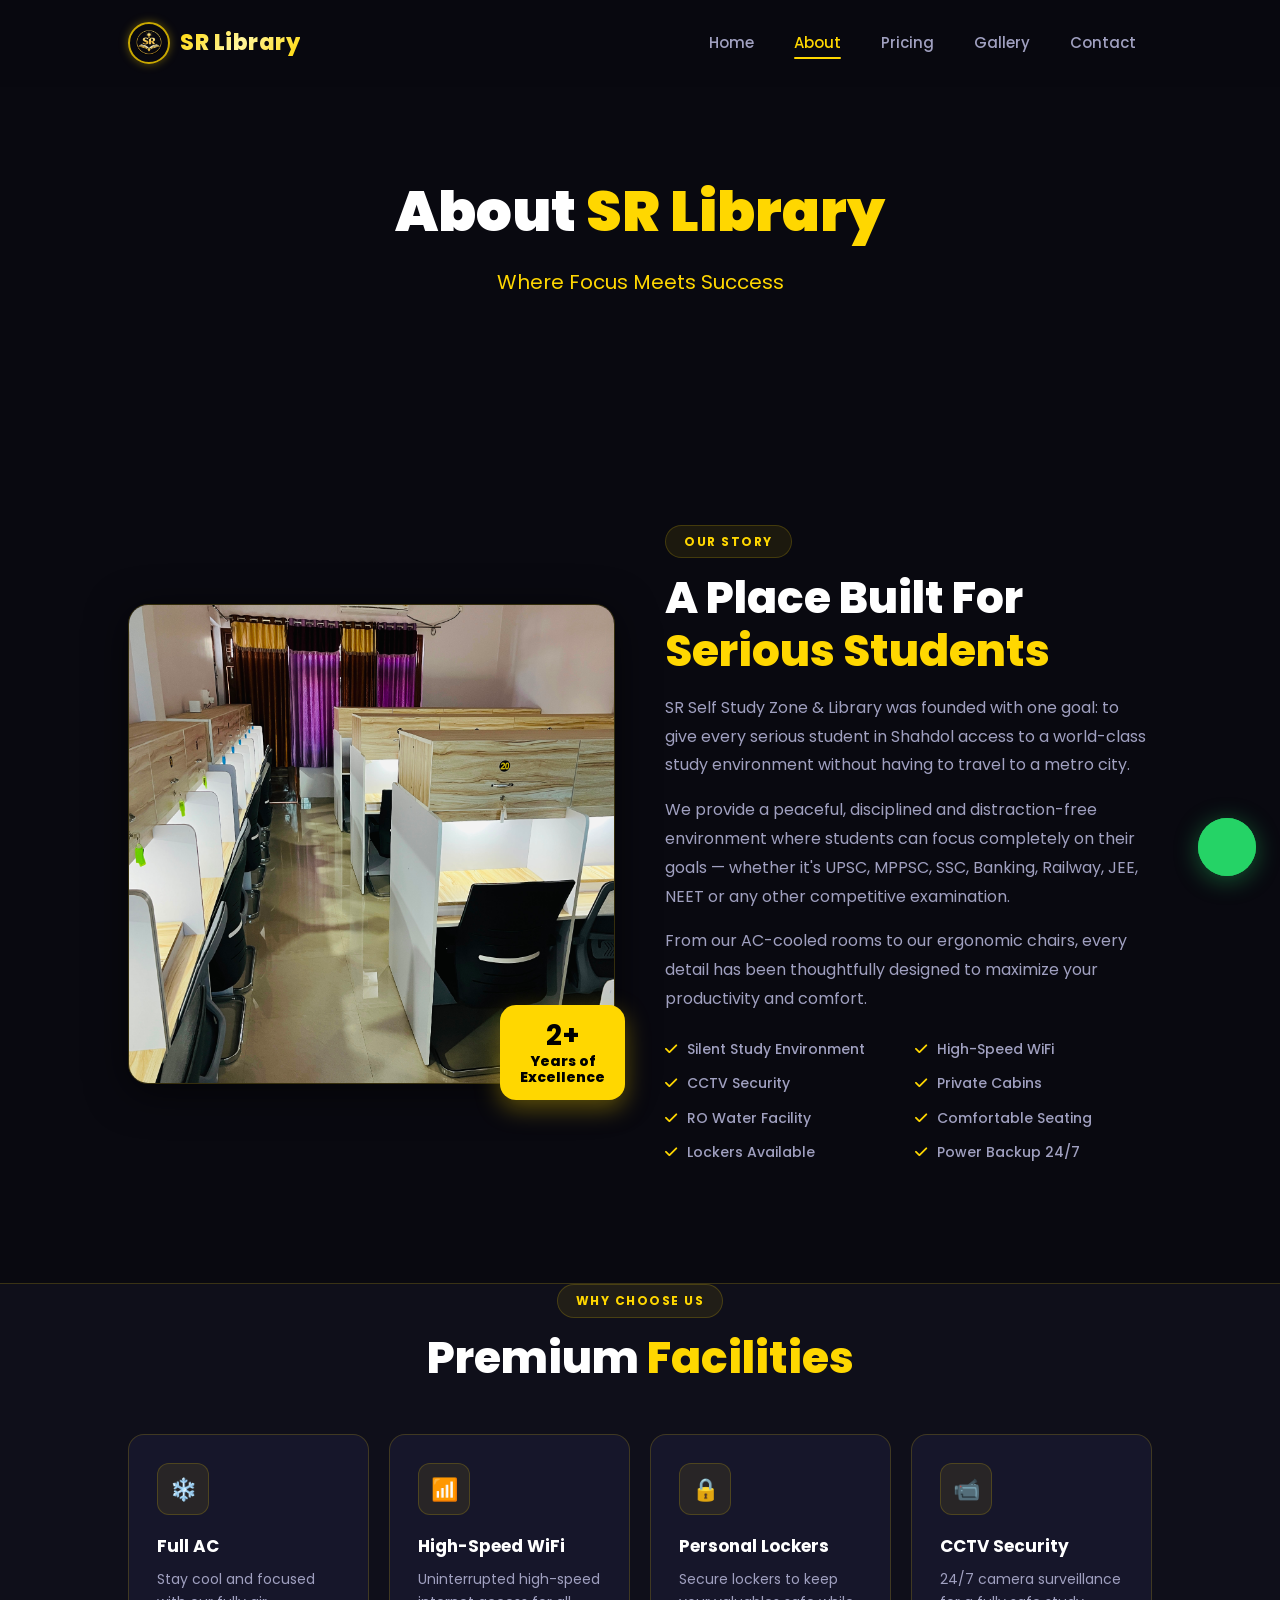
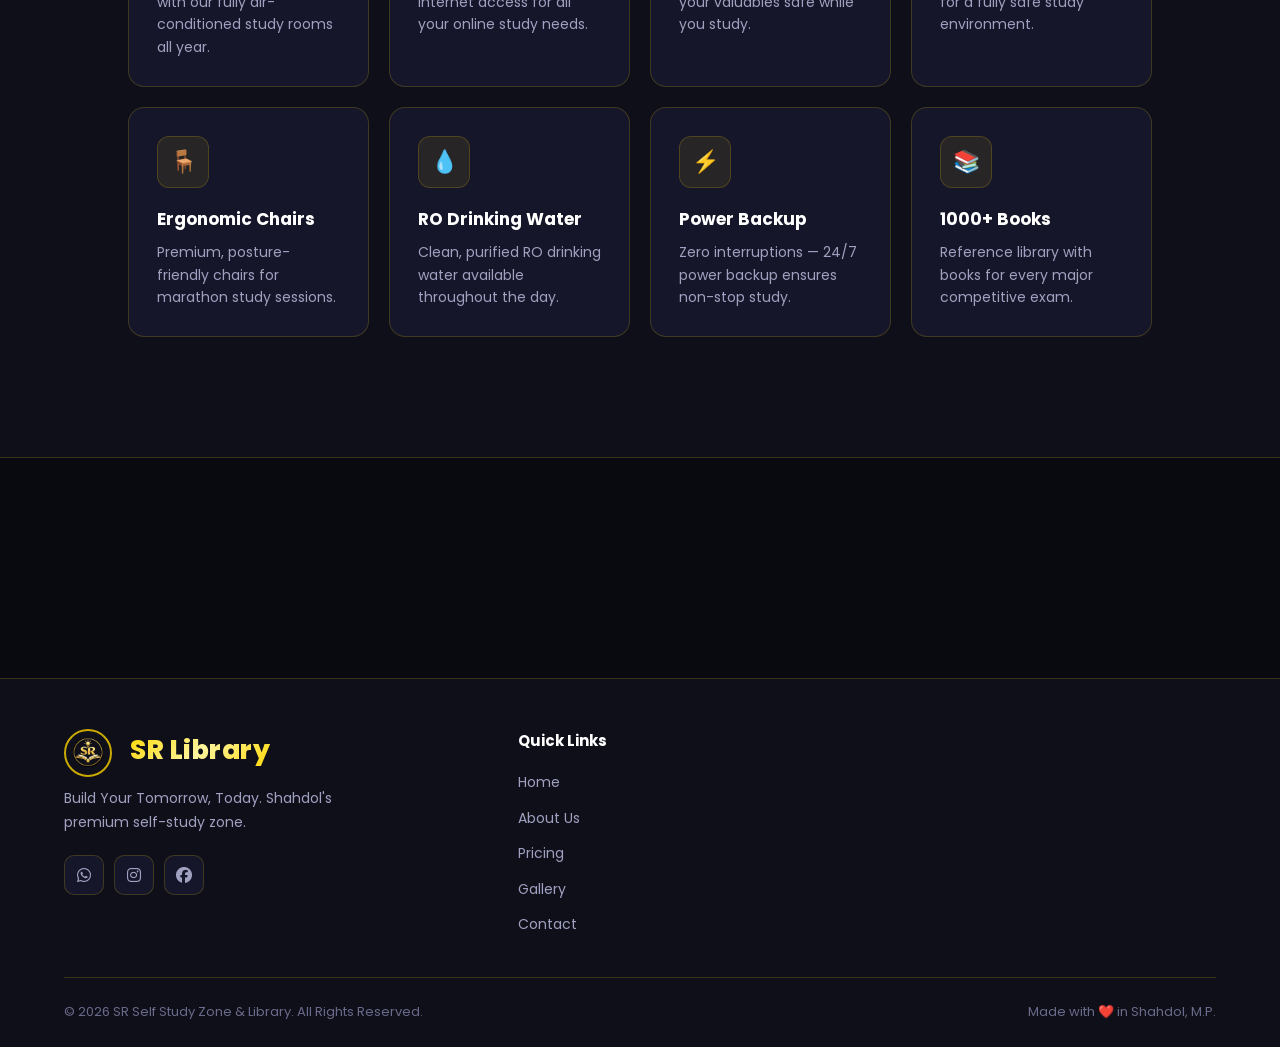
==== about.html @ 50613261 "Initial commit" ====
<!DOCTYPE html>
<html lang="en">
<head>
    <meta charset="UTF-8">
    <meta name="viewport" content="width=device-width, initial-scale=1.0">
    <meta name="description" content="About SR Self Study Zone & Library — Where focus meets success. Learn about our mission and environment.">
    <title>About Us | SR Self Study Zone & Library</title>
    <link rel="icon" href="images/favicon.jpg">
    <link rel="stylesheet" href="style.css">
    <link href="https://fonts.googleapis.com/css2?family=Poppins:wght@300;400;500;600;700;800;900&display=swap" rel="stylesheet">
    <link rel="stylesheet" href="https://cdnjs.cloudflare.com/ajax/libs/font-awesome/6.5.1/css/all.min.css">
</head>
<body>

<a href="https://wa.me/918103485288" class="whatsapp" target="_blank" aria-label="WhatsApp">
    <div class="whatsapp-pulse"></div>
    <i class="fa-brands fa-whatsapp"></i>
</a>
<button class="back-to-top" id="backTop"><i class="fa-solid fa-chevron-up"></i></button>

<!-- Mobile Menu -->
<div class="mobile-menu" id="mobileMenu">
    <button class="menu-close"><i class="fa-solid fa-xmark"></i></button>
    <a href="index.html">Home</a>
    <a href="about.html" aria-current="page">About</a>
    <a href="pricing.html">Pricing</a>
    <a href="gallery.html">Gallery</a>
    <a href="contact.html">Contact</a>
</div>

<!-- Navbar -->
<nav class="navbar" id="navbar">
    <a href="index.html" class="logo-link">
        <img src="images/logo.jpg" alt="SR Library Logo" class="nav-logo-img">
        <span class="logo">SR Library</span>
    </a>
    <div class="nav-links">
        <a href="index.html">Home</a>
        <a href="about.html" aria-current="page">About</a>
        <a href="pricing.html">Pricing</a>
        <a href="gallery.html">Gallery</a>
        <a href="contact.html">Contact</a>
    </div>
    <button class="hamburger"><span></span><span></span><span></span></button>
</nav>

<!-- Page Hero -->
<div class="page-hero">
    <h1>About <span style="color:var(--gold)">SR Library</span></h1>
    <p>Where Focus Meets Success</p>
</div>

<!-- About Full Section -->
<section class="section">
    <div class="about-grid">
        <div class="about-image-wrap reveal-left">
            <img src="images/gallery1.jpeg" alt="SR Library Interior">
            <div class="about-badge">
                <strong>2+</strong>
                Years of<br>Excellence
            </div>
        </div>
        <div class="about-text reveal-right">
            <span class="section-label">Our Story</span>
            <h2 class="section-title">A Place Built For <span>Serious Students</span></h2>
            <p>SR Self Study Zone &amp; Library was founded with one goal: to give every serious student in Shahdol access to a world-class study environment without having to travel to a metro city.</p>
            <p>We provide a peaceful, disciplined and distraction-free environment where students can focus completely on their goals — whether it's UPSC, MPPSC, SSC, Banking, Railway, JEE, NEET or any other competitive examination.</p>
            <p>From our AC-cooled rooms to our ergonomic chairs, every detail has been thoughtfully designed to maximize your productivity and comfort.</p>
            <ul class="about-checklist">
                <li><i class="fa-solid fa-check"></i> Silent Study Environment</li>
                <li><i class="fa-solid fa-check"></i> High-Speed WiFi</li>
                <li><i class="fa-solid fa-check"></i> CCTV Security</li>
                <li><i class="fa-solid fa-check"></i> Private Cabins</li>
                <li><i class="fa-solid fa-check"></i> RO Water Facility</li>
                <li><i class="fa-solid fa-check"></i> Comfortable Seating</li>
                <li><i class="fa-solid fa-check"></i> Lockers Available</li>
                <li><i class="fa-solid fa-check"></i> Power Backup 24/7</li>
            </ul>
        </div>
    </div>
</section>

<!-- Features Grid -->
<section class="section" style="padding-top:0;background:var(--bg2);border-top:1px solid var(--border);border-bottom:1px solid var(--border)">
    <div class="section-header reveal">
        <span class="section-label">Why Choose Us</span>
        <h2 class="section-title">Premium <span>Facilities</span></h2>
    </div>
    <div class="features-grid">
        <div class="feature-card reveal"><div class="feature-icon">❄️</div><h3>Full AC</h3><p>Stay cool and focused with our fully air-conditioned study rooms all year.</p></div>
        <div class="feature-card reveal"><div class="feature-icon">📶</div><h3>High-Speed WiFi</h3><p>Uninterrupted high-speed internet access for all your online study needs.</p></div>
        <div class="feature-card reveal"><div class="feature-icon">🔒</div><h3>Personal Lockers</h3><p>Secure lockers to keep your valuables safe while you study.</p></div>
        <div class="feature-card reveal"><div class="feature-icon">📹</div><h3>CCTV Security</h3><p>24/7 camera surveillance for a fully safe study environment.</p></div>
        <div class="feature-card reveal"><div class="feature-icon">🪑</div><h3>Ergonomic Chairs</h3><p>Premium, posture-friendly chairs for marathon study sessions.</p></div>
        <div class="feature-card reveal"><div class="feature-icon">💧</div><h3>RO Drinking Water</h3><p>Clean, purified RO drinking water available throughout the day.</p></div>
        <div class="feature-card reveal"><div class="feature-icon">⚡</div><h3>Power Backup</h3><p>Zero interruptions — 24/7 power backup ensures non-stop study.</p></div>
        <div class="feature-card reveal"><div class="feature-icon">📚</div><h3>1000+ Books</h3><p>Reference library with books for every major competitive exam.</p></div>
    </div>
</section>

<!-- CTA -->
<section class="cta-banner reveal">
    <div class="cta-banner-content">
        <img src="images/logo.jpg" alt="SR Library Logo" class="cta-logo">
        <div class="cta-text">
            <h2>Ready to Join <span>SR Library?</span></h2>
            <p>Be part of Shahdol's most focused student community. Start your success story today.</p>
        </div>
        <div class="cta-actions">
            <a href="https://forms.gle/3rvWAvUfRWfmUg8c7" target="_blank" class="btn-primary">
                <i class="fa-solid fa-pen-to-square"></i> Register Now
            </a>
            <a href="contact.html" class="btn-secondary">
                <i class="fa-solid fa-phone"></i> Contact Us
            </a>
        </div>
    </div>
</section>

<!-- Footer -->
<footer class="footer">
    <div class="footer-grid">
        <div class="footer-brand">
            <a href="index.html" class="logo-link">
                <img src="images/logo.jpg" alt="SR Library Logo" class="footer-logo-img">
                <div class="logo" style="display:inline-block">SR Library</div>
            </a>
            <p>Build Your Tomorrow, Today. Shahdol's premium self-study zone.</p>
            <div class="footer-social">
                <a href="https://wa.me/918103485288" class="social-btn" target="_blank"><i class="fa-brands fa-whatsapp"></i></a>
                <a href="#" class="social-btn"><i class="fa-brands fa-instagram"></i></a>
                <a href="#" class="social-btn"><i class="fa-brands fa-facebook"></i></a>
            </div>
        </div>
        <div class="footer-col">
            <h4>Quick Links</h4>
            <ul>
                <li><a href="index.html">Home</a></li>
                <li><a href="about.html">About Us</a></li>
                <li><a href="pricing.html">Pricing</a></li>
                <li><a href="gallery.html">Gallery</a></li>
                <li><a href="contact.html">Contact</a></li>
            </ul>
        </div>
    </div>
    <div class="footer-bottom">
        <span>© 2026 SR Self Study Zone &amp; Library. All Rights Reserved.</span>
        <span>Made with ❤️ in Shahdol, M.P.</span>
    </div>
</footer>

<script src="mobile.js"></script>
</body>
</html>
---- style.css ----
/* ============================================================
   SR LIBRARY — PREMIUM REDESIGN | MOBILE-FIRST CSS
   ============================================================ */

/* Google Font */
@import url('https://fonts.googleapis.com/css2?family=Poppins:wght@300;400;500;600;700;800;900&display=swap');

/* ── Variables ── */
:root {
    --gold:        #FFD700;
    --gold-dim:    #c9a800;
    --gold-glow:   rgba(255, 215, 0, 0.35);
    --gold-glow2:  rgba(255, 215, 0, 0.08);
    --bg:          #090910;
    --bg2:         #0f0f1a;
    --bg3:         #13131f;
    --card:        #16162a;
    --card2:       #1c1c30;
    --border:      rgba(255, 215, 0, 0.18);
    --text:        #ffffff;
    --text-muted:  #a0a0c0;
    --text-dim:    #6a6a8a;
    --radius:      16px;
    --shadow:      0 8px 40px rgba(0, 0, 0, 0.6);
}

/* ── Reset ── */
*, *::before, *::after {
    margin: 0; padding: 0;
    box-sizing: border-box;
}

html { scroll-behavior: smooth; }

body {
    font-family: 'Poppins', sans-serif;
    background: var(--bg);
    color: var(--text);
    overflow-x: hidden;
    line-height: 1.6;
}

img { display: block; width: 100%; }
a  { text-decoration: none; color: inherit; }
ul { list-style: none; }

/* ── Scrollbar ── */
::-webkit-scrollbar { width: 6px; }
::-webkit-scrollbar-track { background: var(--bg2); }
::-webkit-scrollbar-thumb { background: var(--gold-dim); border-radius: 99px; }

/* ============================================================
   NAVBAR
   ============================================================ */
.navbar {
    position: fixed; top: 0; left: 0; right: 0;
    z-index: 1000;
    display: flex;
    align-items: center;
    justify-content: space-between;
    padding: 18px 5%;
    background: rgba(9, 9, 16, 0.7);
    backdrop-filter: blur(18px);
    -webkit-backdrop-filter: blur(18px);
    border-bottom: 1px solid transparent;
    transition: border-color .4s, background .4s;
}
.navbar.scrolled {
    background: rgba(9, 9, 16, 0.95);
    border-bottom-color: var(--border);
}

/* Logo link wrapper in navbar */
.logo-link {
    display: flex; align-items: center; gap: 10px;
    text-decoration: none;
    flex-shrink: 0;
}
.nav-logo-img {
    width: 42px; height: 42px;
    border-radius: 50%;
    object-fit: cover;
    border: 2px solid var(--gold-dim);
    box-shadow: 0 0 10px var(--gold-glow);
    transition: transform .3s, box-shadow .3s;
    flex-shrink: 0;
}
.logo-link:hover .nav-logo-img {
    transform: scale(1.08);
    box-shadow: 0 0 20px var(--gold-glow);
}

.logo {
    font-size: 22px; font-weight: 800;
    letter-spacing: .5px;
    background: linear-gradient(135deg, var(--gold), #fff59d, var(--gold));
    -webkit-background-clip: text;
    -webkit-text-fill-color: transparent;
    background-clip: text;
    flex-shrink: 0;
}

/* Desktop nav */
.nav-links {
    display: none;
    gap: 8px;
}
.nav-links a {
    padding: 8px 16px;
    border-radius: 8px;
    font-size: 15px; font-weight: 500;
    color: var(--text-muted);
    transition: color .3s, background .3s;
    position: relative;
}
.nav-links a::after {
    content: '';
    position: absolute; bottom: 4px; left: 50%; right: 50%;
    height: 2px; background: var(--gold);
    transition: left .3s, right .3s;
    border-radius: 2px;
}
.nav-links a:hover,
.nav-links a[aria-current="page"] {
    color: var(--gold);
}
.nav-links a[aria-current="page"]::after,
.nav-links a:hover::after {
    left: 16px; right: 16px;
}

/* Hamburger */
.hamburger {
    display: flex; flex-direction: column;
    gap: 5px; padding: 8px;
    background: none; border: none; cursor: pointer;
    z-index: 1100;
}
.hamburger span {
    display: block; width: 24px; height: 2px;
    background: var(--gold); border-radius: 2px;
    transition: transform .35s, opacity .35s;
}
.hamburger.active span:nth-child(1) { transform: rotate(45deg) translate(5px, 5px); }
.hamburger.active span:nth-child(2) { opacity: 0; transform: scaleX(0); }
.hamburger.active span:nth-child(3) { transform: rotate(-45deg) translate(5px, -5px); }

/* Mobile menu */
.mobile-menu {
    position: fixed;
    top: 0; left: 0; right: 0;
    height: 100vh;
    background: rgba(9, 9, 16, 0.97);
    backdrop-filter: blur(24px);
    display: flex; flex-direction: column;
    align-items: center; justify-content: center;
    gap: 16px;
    z-index: 1050;
    transform: translateX(100%);
    transition: transform .4s cubic-bezier(.77,0,.175,1);
}
.mobile-menu.active { transform: translateX(0); }
.mobile-menu a {
    font-size: 28px; font-weight: 700;
    color: var(--text-muted); padding: 12px 40px;
    border-radius: var(--radius);
    transition: color .3s, background .3s;
}
.mobile-menu a:hover,
.mobile-menu a[aria-current="page"] {
    color: var(--gold);
    background: var(--gold-glow2);
}
.mobile-menu .menu-close {
    position: absolute; top: 20px; right: 24px;
    font-size: 32px; color: var(--gold);
    background: none; border: none; cursor: pointer;
    line-height: 1;
}

/* ============================================================
   HERO
   ============================================================ */
.hero {
    position: relative;
    min-height: 100vh;
    display: flex; align-items: center; justify-content: center;
    text-align: center;
    overflow: hidden;
    padding: 100px 5% 60px;
}

.hero-bg {
    position: absolute; inset: 0;
    background: url('images/hero.jpeg') center/cover no-repeat;
    transform: scale(1.1);
    transition: transform 8s ease;
    filter: brightness(.4);
}
.hero:hover .hero-bg { transform: scale(1); }

.hero-overlay {
    position: absolute; inset: 0;
    background: linear-gradient(
        to bottom,
        rgba(9,9,16,.2) 0%,
        rgba(9,9,16,.5) 60%,
        rgba(9,9,16,1) 100%
    );
}

/* Floating particles */
.particles { position: absolute; inset: 0; pointer-events: none; }
.particle {
    position: absolute;
    border-radius: 50%;
    background: var(--gold);
    opacity: 0;
    animation: floatUp var(--dur, 6s) var(--delay, 0s) infinite ease-in;
}
@keyframes floatUp {
    0%   { transform: translateY(0) scale(1); opacity: .6; }
    100% { transform: translateY(-80vh) scale(0.3); opacity: 0; }
}

.hero-content {
    position: relative; z-index: 2;
    max-width: 880px;
}

/* Hero Logo */
.hero-logo-wrap {
    margin-bottom: 24px;
    animation: fadeInDown .7s ease both;
}
.hero-logo {
    width: 120px; height: 120px;
    border-radius: 50%;
    object-fit: cover;
    border: 3px solid var(--gold);
    box-shadow: 0 0 40px var(--gold-glow), 0 0 80px rgba(255,215,0,.15);
    margin: 0 auto;
    animation: logoPulse 3s ease-in-out infinite;
}
@keyframes logoPulse {
    0%, 100% { box-shadow: 0 0 30px var(--gold-glow); }
    50% { box-shadow: 0 0 60px var(--gold-glow), 0 0 100px rgba(255,215,0,.2); }
}

.hero-badge {
    display: inline-flex; align-items: center; gap: 8px;
    background: var(--gold-glow2);
    border: 1px solid var(--border);
    border-radius: 99px;
    padding: 8px 20px; margin-bottom: 28px;
    font-size: 13px; font-weight: 600; color: var(--gold);
    letter-spacing: .5px;
    animation: fadeInDown .7s ease forwards;
}
.hero-badge i { font-size: 14px; }

.hero h1 {
    font-size: clamp(32px, 7vw, 72px);
    font-weight: 900;
    line-height: 1.1;
    margin-bottom: 20px;
    animation: fadeInUp .8s .2s ease both;
}
.hero h1 .highlight {
    background: linear-gradient(135deg, var(--gold), #fff176, var(--gold));
    -webkit-background-clip: text; -webkit-text-fill-color: transparent;
    background-clip: text;
}

.hero-tagline {
    font-size: clamp(16px, 3vw, 22px);
    color: var(--text-muted); margin-bottom: 14px;
    animation: fadeInUp .8s .35s ease both;
}

.typing-wrapper {
    font-size: clamp(15px, 2.5vw, 18px);
    color: var(--gold); font-weight: 600;
    margin-bottom: 36px;
    min-height: 28px;
    animation: fadeInUp .8s .45s ease both;
}
.typing-cursor { animation: blink .7s infinite; }
@keyframes blink { 0%,100%{opacity:1} 50%{opacity:0} }

.hero-actions {
    display: flex; flex-wrap: wrap; gap: 16px;
    justify-content: center; margin-bottom: 50px;
    animation: fadeInUp .8s .55s ease both;
}

.btn-primary {
    display: inline-flex; align-items: center; gap: 10px;
    padding: 16px 36px; border-radius: 99px;
    background: linear-gradient(135deg, var(--gold), var(--gold-dim));
    color: #000; font-weight: 700; font-size: 16px;
    box-shadow: 0 4px 24px var(--gold-glow);
    transition: transform .3s, box-shadow .3s;
}
.btn-primary:hover {
    transform: translateY(-4px);
    box-shadow: 0 8px 36px var(--gold-glow);
}

.btn-secondary {
    display: inline-flex; align-items: center; gap: 10px;
    padding: 16px 36px; border-radius: 99px;
    border: 2px solid var(--border);
    color: var(--text); font-weight: 600; font-size: 16px;
    backdrop-filter: blur(10px);
    transition: border-color .3s, color .3s, background .3s;
}
.btn-secondary:hover {
    border-color: var(--gold); color: var(--gold);
    background: var(--gold-glow2);
}

.hero-pills {
    display: flex; flex-wrap: wrap; gap: 12px;
    justify-content: center;
    animation: fadeInUp .8s .65s ease both;
}
.hero-pills span {
    background: rgba(255,255,255,.07);
    border: 1px solid rgba(255,255,255,.12);
    backdrop-filter: blur(10px);
    padding: 8px 18px; border-radius: 99px;
    font-size: 13px; font-weight: 500; color: #ddd;
}

/* scroll indicator */
.scroll-indicator {
    position: absolute; bottom: 30px; left: 50%;
    transform: translateX(-50%);
    display: flex; flex-direction: column; align-items: center; gap: 6px;
    font-size: 12px; color: var(--text-dim); z-index: 2;
    animation: fadeIn 1s 1s ease both;
}
.scroll-line {
    width: 1px; height: 48px;
    background: linear-gradient(to bottom, var(--gold), transparent);
    animation: scrollPulse 1.5s infinite;
}
@keyframes scrollPulse {
    0%,100% { transform: scaleY(1); opacity: 1; }
    50% { transform: scaleY(.5); opacity: .4; }
}

/* ============================================================
   SECTION COMMONS
   ============================================================ */
.section { padding: 80px 5%; }
.section-header { text-align: center; margin-bottom: 50px; }
.section-label {
    display: inline-block;
    background: var(--gold-glow2); border: 1px solid var(--border);
    border-radius: 99px; padding: 6px 18px;
    font-size: 12px; font-weight: 700; color: var(--gold);
    letter-spacing: 1.5px; text-transform: uppercase;
    margin-bottom: 14px;
}
.section-title {
    font-size: clamp(26px, 5vw, 44px);
    font-weight: 800; line-height: 1.2;
}
.section-title span { color: var(--gold); }
.section-sub {
    margin-top: 12px; font-size: 16px; color: var(--text-muted);
    max-width: 600px; margin-left: auto; margin-right: auto;
}

/* Reveal on scroll */
.reveal {
    opacity: 0; transform: translateY(40px);
    transition: opacity .7s ease, transform .7s ease;
}
.reveal.visible { opacity: 1; transform: none; }
.reveal-left {
    opacity: 0; transform: translateX(-40px);
    transition: opacity .7s ease, transform .7s ease;
}
.reveal-left.visible { opacity: 1; transform: none; }
.reveal-right {
    opacity: 0; transform: translateX(40px);
    transition: opacity .7s ease, transform .7s ease;
}
.reveal-right.visible { opacity: 1; transform: none; }

/* ============================================================
   STATS BAR
   ============================================================ */
.stats-section {
    background: var(--bg2);
    border-top: 1px solid var(--border);
    border-bottom: 1px solid var(--border);
}
.stats-grid {
    display: grid;
    grid-template-columns: repeat(2, 1fr);
    gap: 1px;
    background: var(--border);
    border: 1px solid var(--border);
    border-radius: var(--radius);
    overflow: hidden;
}
.stat-box {
    background: var(--bg2);
    padding: 36px 20px;
    text-align: center;
    transition: background .3s;
    cursor: default;
}
.stat-box:hover { background: var(--card); }
.stat-number {
    font-size: clamp(34px, 7vw, 52px);
    font-weight: 900;
    background: linear-gradient(135deg, var(--gold), #fff176);
    -webkit-background-clip: text; -webkit-text-fill-color: transparent;
    background-clip: text;
    line-height: 1;
}
.stat-label { font-size: 14px; color: var(--text-muted); margin-top: 6px; font-weight: 500; }

/* ============================================================
   FEATURES / FACILITIES
   ============================================================ */
.features-grid {
    display: grid;
    grid-template-columns: 1fr;
    gap: 20px;
}
.feature-card {
    background: var(--card);
    border: 1px solid var(--border);
    border-radius: var(--radius);
    padding: 28px;
    transition: transform .3s, border-color .3s, box-shadow .3s;
    position: relative; overflow: hidden;
}
.feature-card::before {
    content: '';
    position: absolute; top: 0; left: 0; right: 0;
    height: 3px;
    background: linear-gradient(90deg, transparent, var(--gold), transparent);
    opacity: 0; transition: opacity .3s;
}
.feature-card:hover { transform: translateY(-6px); border-color: var(--gold-glow); box-shadow: 0 12px 40px rgba(0,0,0,.5); }
.feature-card:hover::before { opacity: 1; }
.feature-icon {
    width: 52px; height: 52px;
    border-radius: 12px;
    background: var(--gold-glow2); border: 1px solid var(--border);
    display: flex; align-items: center; justify-content: center;
    font-size: 22px; margin-bottom: 18px;
    transition: background .3s;
}
.feature-card:hover .feature-icon { background: var(--gold-glow); }
.feature-card h3 { font-size: 17px; font-weight: 700; margin-bottom: 8px; }
.feature-card p { font-size: 14px; color: var(--text-muted); line-height: 1.6; }

/* ============================================================
   ABOUT SECTION
   ============================================================ */
.about-grid {
    display: grid;
    grid-template-columns: 1fr;
    gap: 50px;
    align-items: center;
}
.about-image-wrap {
    position: relative;
}
.about-image-wrap img {
    border-radius: 20px;
    object-fit: cover;
    height: 360px;
    box-shadow: var(--shadow);
    border: 1px solid var(--border);
}
.about-badge {
    position: absolute; bottom: -16px; right: -10px;
    background: var(--gold);
    color: #000; font-weight: 800;
    padding: 14px 20px; border-radius: var(--radius);
    text-align: center; line-height: 1.2;
    font-size: 14px; box-shadow: 0 8px 24px var(--gold-glow);
}
.about-badge strong { font-size: 28px; display: block; }
.about-text .section-label { text-align: left; }
.about-text .section-title { text-align: left; }
.about-text .section-sub { text-align: left; margin: 0; }
.about-text p { color: var(--text-muted); margin: 16px 0; line-height: 1.8; }
.about-checklist { margin-top: 24px; display: grid; grid-template-columns: 1fr 1fr; gap: 12px; }
.about-checklist li {
    display: flex; align-items: center; gap: 10px;
    font-size: 14px; font-weight: 500; color: var(--text-muted);
}
.about-checklist li i { color: var(--gold); font-size: 14px; }

/* ============================================================
   STUDY TIMER (Dynamic Feature)
   ============================================================ */
.timer-section {
    background: var(--bg2);
    border-top: 1px solid var(--border);
    border-bottom: 1px solid var(--border);
}
.timer-card {
    max-width: 560px; margin: 0 auto;
    text-align: center;
    background: var(--card);
    border: 1px solid var(--border);
    border-radius: 24px; padding: 44px;
    box-shadow: var(--shadow);
}
.timer-card h3 { font-size: 22px; font-weight: 800; margin-bottom: 6px; }
.timer-card p { font-size: 14px; color: var(--text-muted); margin-bottom: 30px; }
.timer-display {
    font-size: clamp(56px, 12vw, 88px);
    font-weight: 900; letter-spacing: 4px;
    background: linear-gradient(135deg, var(--gold), #fff176);
    -webkit-background-clip: text; -webkit-text-fill-color: transparent;
    background-clip: text; line-height: 1; margin-bottom: 8px;
}
.timer-label { font-size: 13px; color: var(--text-dim); margin-bottom: 28px; letter-spacing: 2px; text-transform: uppercase; }
.timer-controls { display: flex; gap: 12px; justify-content: center; flex-wrap: wrap; margin-bottom: 24px; }
.timer-btn {
    padding: 12px 28px; border-radius: 99px;
    font-size: 14px; font-weight: 700; cursor: pointer;
    border: 2px solid var(--border); transition: .3s;
    font-family: inherit;
}
.timer-btn.start { background: var(--gold); color: #000; border-color: var(--gold); }
.timer-btn.start:hover { box-shadow: 0 4px 20px var(--gold-glow); transform: translateY(-2px); }
.timer-btn.pause { background: transparent; color: var(--text-muted); }
.timer-btn.pause:hover { border-color: var(--gold); color: var(--gold); }
.timer-btn.reset { background: transparent; color: var(--text-muted); }
.timer-btn.reset:hover { border-color: rgba(255,100,100,.5); color: #ff6464; }
.timer-modes { display: flex; gap: 10px; justify-content: center; flex-wrap: wrap; }
.timer-mode-btn {
    padding: 8px 18px; border-radius: 99px; border: 1px solid var(--border);
    background: transparent; color: var(--text-dim); font-size: 13px;
    cursor: pointer; font-family: inherit; transition: .3s;
}
.timer-mode-btn.active, .timer-mode-btn:hover {
    border-color: var(--gold); color: var(--gold); background: var(--gold-glow2);
}
.timer-progress {
    width: 100%; height: 4px; background: var(--border);
    border-radius: 2px; margin: 24px 0 0;
    overflow: hidden;
}
.timer-bar {
    height: 100%;
    background: linear-gradient(90deg, var(--gold), #fff176);
    border-radius: 2px;
    width: 100%;
    transition: width 1s linear;
}

/* ============================================================
   PRICING
   ============================================================ */
.pricing-grid {
    display: grid;
    grid-template-columns: 1fr;
    gap: 20px;
}
.price-card {
    background: var(--card);
    border: 1px solid var(--border);
    border-radius: 20px;
    padding: 32px;
    text-align: center;
    transition: transform .3s, box-shadow .3s, border-color .3s;
    position: relative; overflow: hidden;
}
.price-card.popular {
    border-color: var(--gold);
    background: linear-gradient(135deg, var(--card), rgba(255,215,0,.06));
}
.price-card.popular::before {
    content: '⭐ MOST POPULAR';
    position: absolute; top: 16px; right: 16px;
    font-size: 10px; font-weight: 800; letter-spacing: 1px;
    color: #000; background: var(--gold);
    padding: 4px 12px; border-radius: 99px;
}
.price-card:hover { transform: translateY(-8px); box-shadow: 0 20px 60px rgba(0,0,0,.5); border-color: var(--gold-glow); }
.price-icon { font-size: 40px; margin-bottom: 12px; }
.price-card h3 { font-size: 22px; font-weight: 800; color: var(--gold); margin-bottom: 24px; }
.price-row {
    display: flex; justify-content: space-between;
    padding: 10px 0; border-bottom: 1px solid var(--border);
    font-size: 15px; color: var(--text-muted);
}
.price-row:last-of-type { border-bottom: none; }
.price-row .amount { color: var(--text); font-weight: 700; }
.price-cta {
    display: block; margin-top: 24px;
    padding: 14px; border-radius: 12px;
    background: var(--gold-glow2); border: 1px solid var(--border);
    color: var(--gold); font-weight: 700;
    transition: .3s;
}
.price-card.popular .price-cta { background: var(--gold); color: #000; border-color: transparent; }
.price-cta:hover { transform: none; opacity: .85; }

/* ============================================================
   GALLERY
   ============================================================ */
.gallery-grid {
    display: grid;
    grid-template-columns: 1fr;
    gap: 16px;
}
.gallery-item {
    position: relative; border-radius: var(--radius);
    overflow: hidden; cursor: pointer;
    aspect-ratio: 4/3;
}
.gallery-item img {
    height: 100%; object-fit: cover;
    transition: transform .5s ease;
}
.gallery-item:hover img { transform: scale(1.08); }
.gallery-overlay {
    position: absolute; inset: 0;
    background: linear-gradient(to top, rgba(9,9,16,.85), transparent);
    opacity: 0; transition: opacity .4s;
    display: flex; align-items: flex-end; padding: 20px;
}
.gallery-item:hover .gallery-overlay { opacity: 1; }
.gallery-overlay span { font-size: 15px; font-weight: 600; color: var(--gold); }
.gallery-zoom {
    position: absolute; top: 14px; right: 14px;
    width: 36px; height: 36px; border-radius: 50%;
    background: rgba(255,215,0,.15);
    border: 1px solid var(--gold);
    display: flex; align-items: center; justify-content: center;
    font-size: 14px; color: var(--gold);
    opacity: 0; transition: opacity .4s;
}
.gallery-item:hover .gallery-zoom { opacity: 1; }

/* Lightbox */
.lightbox {
    position: fixed; inset: 0; z-index: 9999;
    background: rgba(0,0,0,.95);
    display: none; align-items: center; justify-content: center;
    padding: 20px;
}
.lightbox.active { display: flex; }
.lightbox img { max-width: 90vw; max-height: 85vh; border-radius: var(--radius); object-fit: contain; }
.lightbox-close {
    position: absolute; top: 20px; right: 24px;
    font-size: 32px; color: var(--gold); cursor: pointer;
    background: none; border: none; line-height: 1;
}

/* ============================================================
   TESTIMONIALS
   ============================================================ */
.testimonials-wrapper {
    position: relative; overflow: hidden;
}
.testimonials-track {
    display: flex; gap: 20px;
    transition: transform .5s cubic-bezier(.77,0,.175,1);
    will-change: transform;
}
.testimonial-card {
    min-width: calc(100% - 0px);
    background: var(--card);
    border: 1px solid var(--border);
    border-radius: 20px; padding: 32px;
    flex-shrink: 0;
}
.testimonial-stars { color: var(--gold); font-size: 16px; margin-bottom: 14px; }
.testimonial-card blockquote { font-size: 16px; line-height: 1.7; color: var(--text-muted); margin-bottom: 20px; font-style: italic; }
.testimonial-card blockquote::before { content: '"'; color: var(--gold); font-size: 40px; line-height: .5; vertical-align: -18px; margin-right: 4px; }
.testimonial-author { display: flex; align-items: center; gap: 12px; }
.t-avatar {
    width: 44px; height: 44px; border-radius: 50%;
    background: linear-gradient(135deg, var(--gold), var(--gold-dim));
    display: flex; align-items: center; justify-content: center;
    font-weight: 800; font-size: 18px; color: #000;
}
.t-name { font-weight: 700; font-size: 15px; }
.t-role { font-size: 13px; color: var(--text-dim); }
.testimonial-controls {
    display: flex; gap: 10px; justify-content: center; margin-top: 24px;
}
.t-dot {
    width: 8px; height: 8px; border-radius: 99px;
    background: var(--border); cursor: pointer; transition: .3s;
}
.t-dot.active { width: 24px; background: var(--gold); }

/* ============================================================
   CONTACT
   ============================================================ */
.contact-grid {
    display: grid; grid-template-columns: 1fr; gap: 30px;
}
.contact-info {
    background: var(--card); border: 1px solid var(--border);
    border-radius: 20px; padding: 32px;
}
.contact-info h3 { font-size: 22px; font-weight: 800; margin-bottom: 8px; }
.contact-info p { color: var(--text-muted); font-size: 14px; margin-bottom: 28px; }
.contact-item {
    display: flex; gap: 16px;
    padding: 16px 0; border-bottom: 1px solid var(--border);
}
.contact-item:last-child { border-bottom: none; }
.contact-icon {
    width: 44px; height: 44px; border-radius: 12px; flex-shrink: 0;
    background: var(--gold-glow2); border: 1px solid var(--border);
    display: flex; align-items: center; justify-content: center;
    font-size: 18px; color: var(--gold);
}
.contact-detail strong { font-size: 14px; font-weight: 700; display: block; margin-bottom: 3px; }
.contact-detail span { font-size: 14px; color: var(--text-muted); }
.contact-form {
    background: var(--card); border: 1px solid var(--border);
    border-radius: 20px; padding: 32px;
}
.contact-form h3 { font-size: 20px; font-weight: 800; margin-bottom: 22px; }
.form-group { margin-bottom: 16px; }
.form-group label { font-size: 13px; font-weight: 600; color: var(--text-muted); display: block; margin-bottom: 6px; }
.form-group input,
.form-group textarea {
    width: 100%; padding: 14px 16px;
    background: var(--bg); border: 1px solid var(--border);
    border-radius: 10px; color: var(--text);
    font-family: inherit; font-size: 15px;
    transition: border-color .3s, box-shadow .3s;
    outline: none; resize: none;
}
.form-group input:focus,
.form-group textarea:focus {
    border-color: var(--gold); box-shadow: 0 0 0 3px var(--gold-glow2);
}
.form-group textarea { height: 110px; }
.form-submit {
    width: 100%; padding: 16px;
    background: linear-gradient(135deg, var(--gold), var(--gold-dim));
    color: #000; font-weight: 800; font-size: 16px;
    border: none; border-radius: 12px; cursor: pointer;
    font-family: inherit; transition: .3s;
    display: flex; align-items: center; justify-content: center; gap: 8px;
}
.form-submit:hover { box-shadow: 0 6px 24px var(--gold-glow); transform: translateY(-2px); }
.form-msg { display: none; text-align: center; margin-top: 12px; padding: 12px; border-radius: 10px; font-size: 14px; font-weight: 600; }
.form-msg.success { background: rgba(34,197,94,.12); color: #4ade80; border: 1px solid rgba(34,197,94,.3); display: block; }
.form-msg.error { background: rgba(239,68,68,.12); color: #f87171; border: 1px solid rgba(239,68,68,.3); display: block; }

/* Map */
.map-section { padding: 0 5% 80px; }
.map-section h2 { text-align: center; font-size: 26px; font-weight: 800; margin-bottom: 24px; color: var(--gold); }
.map-container { border-radius: 20px; overflow: hidden; border: 1px solid var(--border); box-shadow: var(--shadow); }

/* ============================================================
   FOOTER
   ============================================================ */
.footer {
    background: var(--bg2);
    border-top: 1px solid var(--border);
    padding: 50px 5% 24px;
}
.footer-grid {
    display: grid; grid-template-columns: 1fr;
    gap: 36px; margin-bottom: 40px;
}
.footer-brand .logo { font-size: 26px; margin-bottom: 14px; display: inline-block; }
.footer-brand p { color: var(--text-muted); font-size: 14px; max-width: 280px; line-height: 1.7; }
.footer-social { display: flex; gap: 10px; margin-top: 20px; }
.social-btn {
    width: 40px; height: 40px; border-radius: 10px;
    background: var(--card); border: 1px solid var(--border);
    display: flex; align-items: center; justify-content: center;
    font-size: 16px; color: var(--text-muted);
    transition: .3s;
}
.social-btn:hover { background: var(--gold-glow2); color: var(--gold); border-color: var(--border); }
.footer-col h4 { font-size: 15px; font-weight: 700; margin-bottom: 16px; color: var(--text); }
.footer-col ul { display: flex; flex-direction: column; gap: 10px; }
.footer-col ul a { font-size: 14px; color: var(--text-muted); transition: color .3s; }
.footer-col ul a:hover { color: var(--gold); }
.footer-bottom {
    border-top: 1px solid var(--border); padding-top: 24px;
    display: flex; flex-direction: column; gap: 8px; align-items: center;
    text-align: center; font-size: 13px; color: var(--text-dim);
}

/* ============================================================
   WHATSAPP FLOAT
   ============================================================ */
.whatsapp {
    position: fixed; bottom: 24px; right: 24px;
    width: 58px; height: 58px; border-radius: 50%;
    background: #25D366;
    display: flex; align-items: center; justify-content: center;
    font-size: 28px; color: white;
    z-index: 9000; box-shadow: 0 4px 24px rgba(37,211,102,.4);
    transition: transform .3s, box-shadow .3s;
}
.whatsapp:hover { transform: scale(1.1) translateY(-3px); box-shadow: 0 8px 32px rgba(37,211,102,.6); }
.whatsapp-pulse {
    position: absolute; inset: 0; border-radius: 50%;
    background: #25D366; animation: pulsate 2s infinite;
}
@keyframes pulsate {
    0%   { transform: scale(1); opacity: .8; }
    70%  { transform: scale(1.5); opacity: 0; }
    100% { transform: scale(1); opacity: 0; }
}

/* ============================================================
   BACK TO TOP
   ============================================================ */
.back-to-top {
    position: fixed; bottom: 24px; left: 24px;
    width: 48px; height: 48px; border-radius: 12px;
    background: var(--card); border: 1px solid var(--border);
    color: var(--gold); font-size: 18px;
    display: none; align-items: center; justify-content: center;
    cursor: pointer; z-index: 9000; transition: .3s;
}
.back-to-top:hover { background: var(--gold-glow2); transform: translateY(-3px); }
.back-to-top.show { display: flex; }

/* ============================================================
   ANIMATIONS
   ============================================================ */
@keyframes fadeInDown {
    from { opacity:0; transform:translateY(-20px); }
    to   { opacity:1; transform:translateY(0); }
}
@keyframes fadeInUp {
    from { opacity:0; transform:translateY(30px); }
    to   { opacity:1; transform:translateY(0); }
}
@keyframes fadeIn {
    from { opacity:0; } to { opacity:1; }
}

/* ============================================================
   MEDIA QUERIES
   ============================================================ */
@media (min-width: 480px) {
    .stats-grid { grid-template-columns: repeat(2, 1fr); }
    .features-grid { grid-template-columns: repeat(2, 1fr); }
    .gallery-grid { grid-template-columns: repeat(2, 1fr); }
    .pricing-grid { grid-template-columns: repeat(2, 1fr); }
    .about-checklist { grid-template-columns: repeat(2, 1fr); }
}

@media (min-width: 768px) {
    .section { padding: 100px 6%; }
    .about-grid { grid-template-columns: 1fr 1fr; }
    .contact-grid { grid-template-columns: 1fr 1fr; }
    .footer-grid { grid-template-columns: 2fr 1fr 1fr; }
    .footer-bottom { flex-direction: row; justify-content: space-between; }
    .testimonial-card { min-width: calc(50% - 10px); }
    .pricing-grid { grid-template-columns: repeat(2, 1fr); }
    .map-section { padding: 0 6% 100px; }
}

@media (min-width: 1024px) {
    .navbar { padding: 20px 8%; }
    .hamburger { display: none; }
    .nav-links { display: flex; }
    .section { padding: 110px 8%; }
    .stats-grid { grid-template-columns: repeat(4, 1fr); }
    .features-grid { grid-template-columns: repeat(4, 1fr); }
    .gallery-grid { grid-template-columns: repeat(2, 1fr); }
    .gallery-grid .gallery-item:first-child { grid-row: span 2; aspect-ratio: auto; }
    .gallery-grid .gallery-item:first-child { height: 100%; }
    .pricing-grid { grid-template-columns: repeat(4, 1fr); }
    .testimonial-card { min-width: calc(50% - 10px); }
    .footer-grid { grid-template-columns: 2fr 1fr 1fr 1fr; }
    .about-image-wrap img { height: 480px; }
    .map-section { padding: 0 8% 110px; }
}

@media (min-width: 1280px) {
    .section { padding: 120px 10%; }
    .navbar { padding: 22px 10%; }
    .map-section { padding: 0 10% 120px; }
}

/* ── About page hero ── */
.page-hero {
    min-height: 45vh;
    background: linear-gradient(rgba(9,9,16,.7), rgba(9,9,16,.85)), url('images/hero.jpg') center/cover no-repeat;
    display: flex; flex-direction: column;
    align-items: center; justify-content: center;
    text-align: center; padding: 120px 5% 60px;
}
.page-hero h1 { font-size: clamp(30px, 6vw, 56px); font-weight: 900; }
.page-hero p { color: var(--gold); font-size: clamp(14px, 3vw, 20px); margin-top: 10px; }

/* ── Full Day page cards ── */
.fullday-cards {
    display: grid; grid-template-columns: 1fr; gap: 24px;
    max-width: 700px; margin: 0 auto;
}
@media (min-width: 600px) { .fullday-cards { grid-template-columns: 1fr 1fr; } }
.fullday-card {
    background: var(--card); border: 2px solid var(--border);
    border-radius: 20px; padding: 34px; text-align: center;
    transition: .3s;
}
.fullday-card.featured { border-color: var(--gold); box-shadow: 0 0 30px var(--gold-glow); }
.fullday-card h2 { font-size: 22px; color: var(--gold); margin-bottom: 20px; }
.fullday-card p { font-size: 16px; margin: 12px 0; color: var(--text-muted); }
.registration-badge {
    display: inline-block; margin-top: 40px;
    background: var(--card); border: 2px solid var(--gold);
    border-radius: 16px; padding: 20px 40px;
    font-size: 22px; font-weight: 800; color: var(--gold);
    box-shadow: 0 0 20px var(--gold-glow);
}

/* ── Notification toast ── */
.toast {
    position: fixed; bottom: 90px; right: 24px;
    background: var(--card); border: 1px solid var(--border);
    border-radius: 12px; padding: 14px 20px;
    font-size: 14px; font-weight: 600; color: var(--text);
    box-shadow: var(--shadow); z-index: 8000;
    transform: translateX(120%); transition: transform .4s;
    max-width: 280px;
}
.toast.show { transform: translateX(0); }
.toast i { color: var(--gold); margin-right: 8px; }

/* ============================================================
   VIDEO SECTION
   ============================================================ */
.video-container {
    display: grid;
    grid-template-columns: 1fr;
    gap: 32px;
    max-width: 1100px;
    margin: 0 auto;
}
.video-wrapper {
    border-radius: 20px;
    overflow: hidden;
    border: 1px solid var(--border);
    box-shadow: var(--shadow);
    position: relative;
    background: var(--card);
}
.video-wrapper iframe,
.video-wrapper video {
    width: 100%; aspect-ratio: 16/9;
    display: block; border: none;
    border-radius: 20px;
}
.video-placeholder {
    position: relative;
    aspect-ratio: 16/9;
    overflow: hidden;
    border-radius: 20px;
    cursor: pointer;
}
.video-thumb {
    width: 100%; height: 100%;
    object-fit: cover;
    filter: brightness(.45);
    transition: filter .4s;
}
.video-placeholder:hover .video-thumb { filter: brightness(.35); }
.video-overlay-text {
    position: absolute; inset: 0;
    display: flex; flex-direction: column;
    align-items: center; justify-content: center;
    gap: 10px; padding: 24px;
    text-align: center;
    pointer-events: none;
}
.video-overlay-text i { font-size: 36px; color: var(--gold); }
.video-overlay-text h3 { font-size: 20px; font-weight: 800; color: #fff; }
.video-overlay-text p { font-size: 14px; color: var(--text-muted); }
.video-hint {
    display: inline-block; margin-top: 6px;
    background: rgba(255,215,0,.12); border: 1px dashed var(--gold-dim);
    border-radius: 10px; padding: 10px 18px;
    font-size: 12px; color: var(--gold);
    line-height: 1.6;
}
.video-play-ring {
    position: absolute; inset: 0;
    display: flex; align-items: center; justify-content: center;
    z-index: 5;
}
.video-play-btn {
    width: 72px; height: 72px; border-radius: 50%;
    background: var(--gold);
    border: none; cursor: pointer;
    display: flex; align-items: center; justify-content: center;
    font-size: 24px; color: #000;
    box-shadow: 0 0 0 12px rgba(255,215,0,.2), 0 8px 32px rgba(0,0,0,.5);
    transition: transform .3s, box-shadow .3s;
    animation: playPulse 2s ease-in-out infinite;
}
@keyframes playPulse {
    0%, 100% { box-shadow: 0 0 0 12px rgba(255,215,0,.2), 0 8px 32px rgba(0,0,0,.5); }
    50% { box-shadow: 0 0 0 20px rgba(255,215,0,.1), 0 8px 32px rgba(0,0,0,.5); }
}
.video-play-btn:hover { transform: scale(1.12); }
.video-features {
    display: flex; flex-direction: column; gap: 20px;
    justify-content: center;
}
.video-feat-item {
    display: flex; align-items: flex-start; gap: 16px;
    background: var(--card); border: 1px solid var(--border);
    border-radius: 14px; padding: 18px 20px;
    transition: border-color .3s, transform .3s;
}
.video-feat-item:hover { border-color: var(--gold); transform: translateX(6px); }
.video-feat-item > i {
    font-size: 22px; color: var(--gold);
    width: 44px; height: 44px; border-radius: 12px;
    background: var(--gold-glow2);
    display: flex; align-items: center; justify-content: center;
    flex-shrink: 0;
}
.video-feat-item strong { font-size: 15px; font-weight: 700; display: block; margin-bottom: 4px; }
.video-feat-item p { font-size: 13px; color: var(--text-muted); margin: 0; }

/* ============================================================
   CTA BANNER
   ============================================================ */
.cta-banner {
    background: linear-gradient(135deg, var(--bg2) 0%, rgba(255,215,0,.05) 50%, var(--bg2) 100%);
    border-top: 1px solid var(--border);
    border-bottom: 1px solid var(--border);
    padding: 60px 5%;
}
.cta-banner-content {
    max-width: 1100px; margin: 0 auto;
    display: flex; flex-wrap: wrap;
    align-items: center; justify-content: center;
    gap: 28px;
    text-align: center;
}
.cta-logo {
    width: 80px; height: 80px; border-radius: 50%;
    object-fit: cover; border: 3px solid var(--gold);
    box-shadow: 0 0 24px var(--gold-glow);
    flex-shrink: 0;
}
.cta-text { flex: 1; min-width: 240px; }
.cta-text h2 { font-size: clamp(20px, 4vw, 32px); font-weight: 800; line-height: 1.3; }
.cta-text h2 span { color: var(--gold); }
.cta-text p { color: var(--text-muted); font-size: 15px; margin-top: 8px; }
.cta-actions {
    display: flex; flex-wrap: wrap; gap: 14px;
    justify-content: center;
}

/* ============================================================
   FOOTER LOGO
   ============================================================ */
.footer-logo-img {
    width: 48px; height: 48px; border-radius: 50%;
    object-fit: cover; border: 2px solid var(--gold-dim);
    display: inline-block; vertical-align: middle;
    margin-right: 8px; margin-bottom: 10px;
}

/* Gallery full (gallery page) */
.gallery-full {
    grid-template-columns: 1fr;
}
@media (min-width: 480px) { .gallery-full { grid-template-columns: repeat(2, 1fr); } }
@media (min-width: 1024px) { .gallery-full { grid-template-columns: repeat(3, 1fr); } }

/* Video section responsive */
@media (min-width: 900px) {
    .video-container {
        grid-template-columns: 3fr 2fr;
        gap: 40px;
    }
}
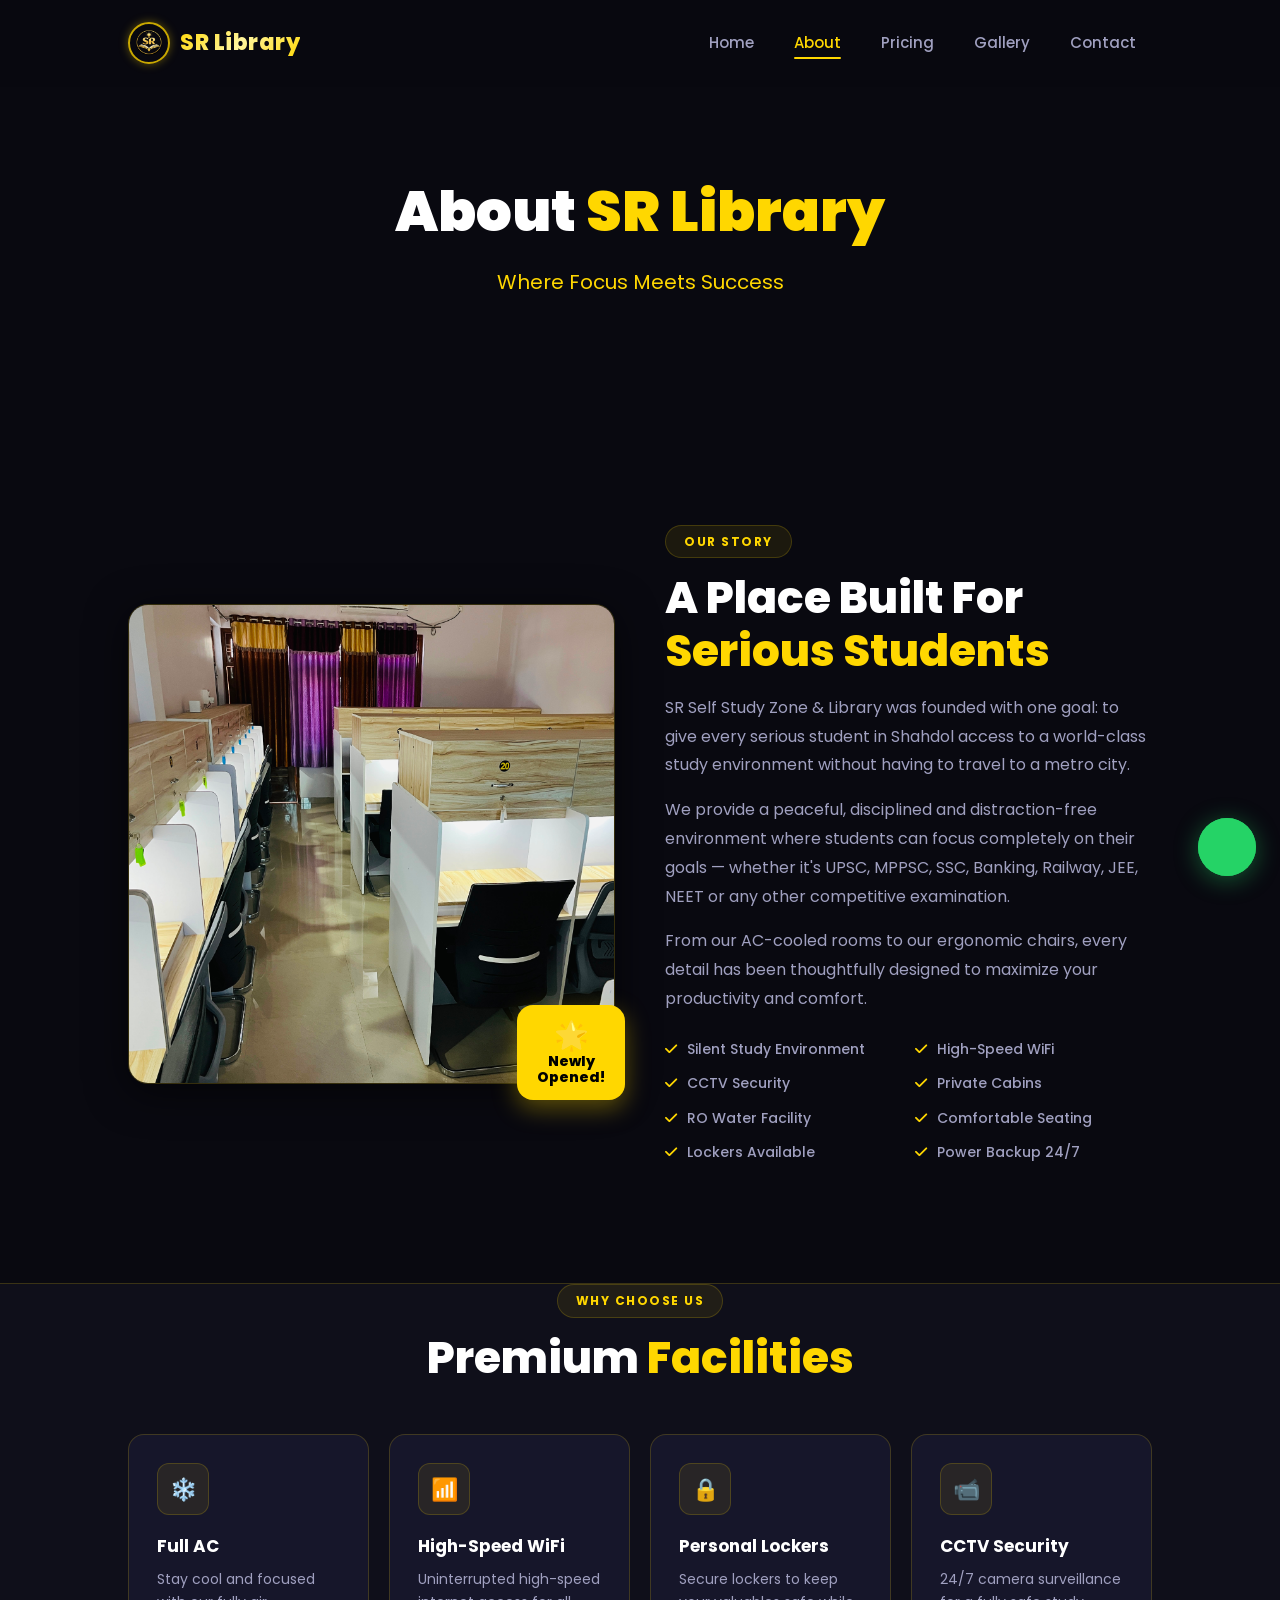
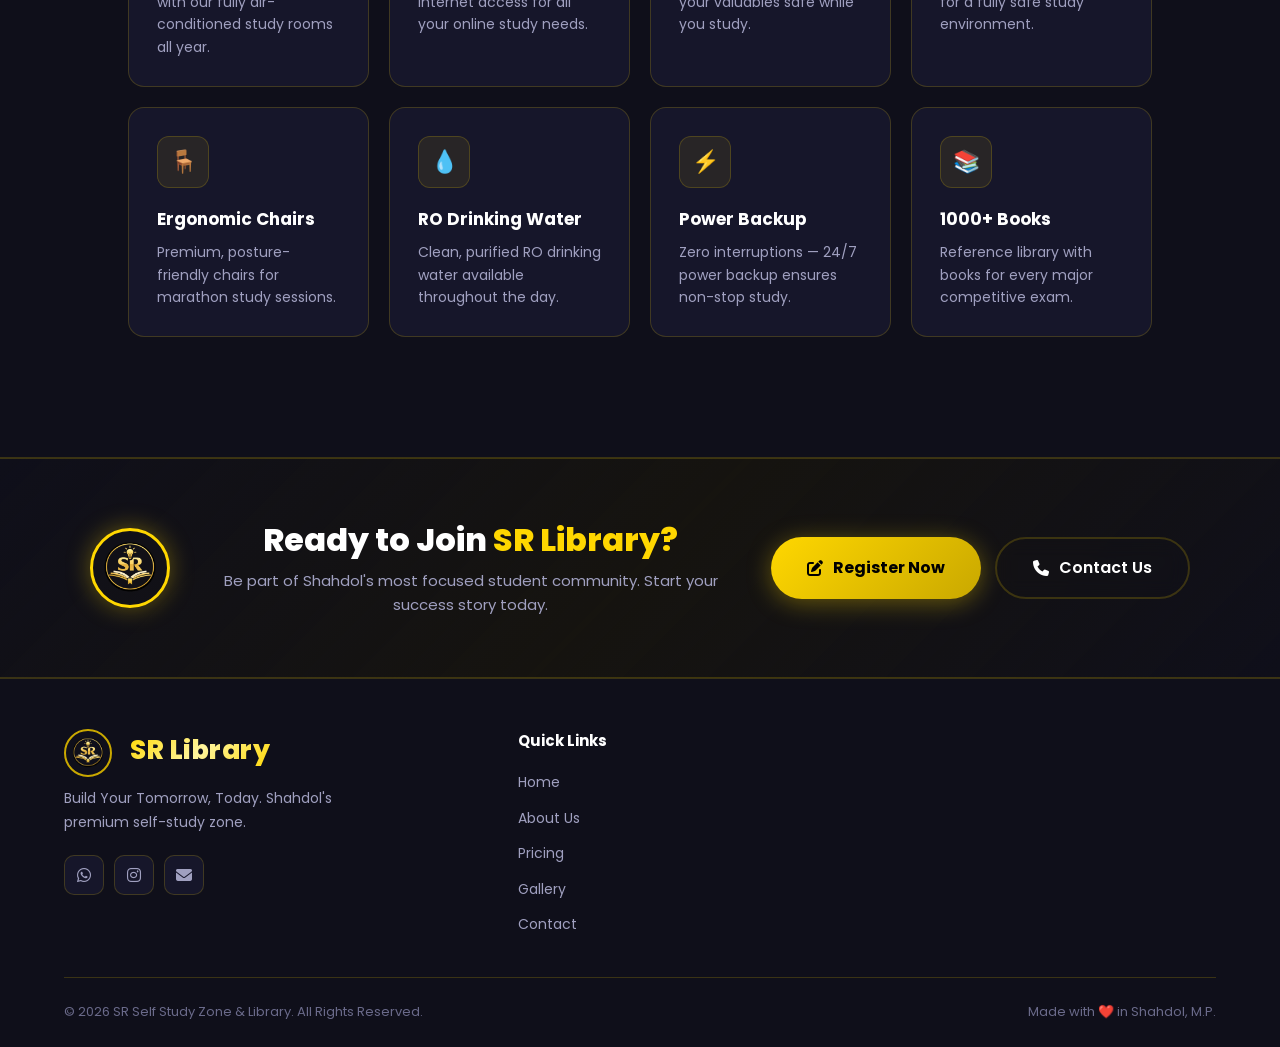
==== commit bf1c67fc: "done add gallergy added vidio enhac ewebsite and add mail open direct instagram link" ====
--- a/about.html
+++ b/about.html
@@ -56,8 +56,8 @@
         <div class="about-image-wrap reveal-left">
             <img src="images/gallery1.jpeg" alt="SR Library Interior">
             <div class="about-badge">
-                <strong>2+</strong>
-                Years of<br>Excellence
+                <strong>🌟</strong>
+                Newly<br>Opened!
             </div>
         </div>
         <div class="about-text reveal-right">
@@ -128,8 +128,8 @@
             <p>Build Your Tomorrow, Today. Shahdol's premium self-study zone.</p>
             <div class="footer-social">
                 <a href="https://wa.me/918103485288" class="social-btn" target="_blank"><i class="fa-brands fa-whatsapp"></i></a>
-                <a href="#" class="social-btn"><i class="fa-brands fa-instagram"></i></a>
-                <a href="#" class="social-btn"><i class="fa-brands fa-facebook"></i></a>
+                <a href="https://www.instagram.com/sr_self_study_zone_and_library?igsh=ZTg3MWJrOHRra3I2&utm_source=qr" class="social-btn" target="_blank"><i class="fa-brands fa-instagram"></i></a>
+                <a href="mailto:srselfstudyzone@gmail.com" class="social-btn"><i class="fa-solid fa-envelope"></i></a>
             </div>
         </div>
         <div class="footer-col">
--- a/style.css
+++ b/style.css
@@ -50,7 +50,154 @@
 ::-webkit-scrollbar-thumb { background: var(--gold-dim); border-radius: 99px; }
 
 /* ============================================================
-   NAVBAR
+   ANNOUNCEMENT BAR
+   ============================================================ */
+.announce-bar {
+    position: fixed; top: 0; left: 0; right: 0;
+    z-index: 1200;
+    background: linear-gradient(90deg, #1a0a00, var(--gold-dim), #1a0a00);
+    padding: 10px 16px;
+    text-align: center;
+}
+.announce-inner {
+    display: flex; align-items: center; justify-content: center;
+    gap: 10px; font-size: 13px; font-weight: 600; color: #000;
+    max-width: 900px; margin: 0 auto;
+}
+.announce-icon { font-size: 16px; }
+.announce-inner a {
+    color: #000; font-weight: 800;
+    text-decoration: underline; text-underline-offset: 2px;
+}
+.announce-close {
+    background: none; border: none; cursor: pointer;
+    font-size: 18px; color: #000; padding: 0 0 0 8px;
+    line-height: 1; margin-left: auto;
+}
+
+/* ============================================================
+   INFO STRIP (scrolling marquee)
+   ============================================================ */
+.info-strip {
+    overflow: hidden;
+    background: var(--bg2);
+    border-top: 1px solid var(--border);
+    border-bottom: 1px solid var(--border);
+    padding: 10px 0;
+}
+.info-strip-inner {
+    display: flex; gap: 36px; align-items: center;
+    white-space: nowrap;
+    animation: marqueeScroll 24s linear infinite;
+    font-size: 13px; color: var(--text-muted); font-weight: 500;
+}
+.info-strip-inner:hover { animation-play-state: paused; }
+.strip-dot {
+    width: 5px; height: 5px; border-radius: 50%;
+    background: var(--gold); flex-shrink: 0; opacity: .7;
+}
+@keyframes marqueeScroll {
+    0%   { transform: translateX(0); }
+    100% { transform: translateX(-50%); }
+}
+
+/* ============================================================
+   FLOATING MINI TIMER WIDGET
+   ============================================================ */
+.float-timer {
+    position: fixed;
+    bottom: 96px;
+    left: 24px;
+    z-index: 8500;
+    display: flex;
+    flex-direction: column;
+    align-items: flex-start;
+    gap: 0;
+}
+.float-timer-toggle {
+    display: flex; align-items: center; gap: 8px;
+    padding: 10px 16px; border-radius: 99px;
+    background: linear-gradient(135deg, var(--gold), var(--gold-dim));
+    color: #000; font-weight: 800; font-size: 13px;
+    border: none; cursor: pointer;
+    box-shadow: 0 4px 20px var(--gold-glow);
+    transition: transform .3s, box-shadow .3s;
+    font-family: inherit;
+}
+.float-timer-toggle:hover { transform: translateY(-2px); box-shadow: 0 8px 28px var(--gold-glow); }
+.float-timer-toggle i { font-size: 15px; }
+.float-timer-panel {
+    display: none;
+    flex-direction: column; gap: 10px;
+    background: var(--card);
+    border: 1px solid var(--border);
+    border-radius: 18px;
+    padding: 18px;
+    box-shadow: 0 12px 48px rgba(0,0,0,.7);
+    margin-bottom: 10px;
+    min-width: 200px;
+    animation: slideUpPanel .3s ease;
+}
+.float-timer-panel.open { display: flex; }
+@keyframes slideUpPanel {
+    from { opacity:0; transform:translateY(16px); }
+    to   { opacity:1; transform:translateY(0); }
+}
+.ftp-header {
+    display: flex; align-items: center; justify-content: space-between;
+    font-size: 13px; font-weight: 700; color: var(--gold);
+}
+.ftp-close {
+    background: none; border: none; color: var(--text-muted);
+    cursor: pointer; font-size: 16px; padding: 0;
+}
+.ftp-close:hover { color: var(--gold); }
+.ftp-display {
+    font-size: 36px; font-weight: 900; letter-spacing: 3px;
+    text-align: center;
+    background: linear-gradient(135deg, var(--gold), #fff176);
+    -webkit-background-clip: text; -webkit-text-fill-color: transparent;
+    background-clip: text;
+    line-height: 1;
+}
+.ftp-modes {
+    display: flex; gap: 6px; justify-content: center; flex-wrap: wrap;
+}
+.ftp-mode {
+    padding: 5px 10px; border-radius: 99px;
+    border: 1px solid var(--border);
+    background: transparent; color: var(--text-dim);
+    font-size: 11px; cursor: pointer;
+    font-family: inherit; transition: .3s;
+}
+.ftp-mode.active, .ftp-mode:hover {
+    border-color: var(--gold); color: var(--gold); background: var(--gold-glow2);
+}
+.ftp-progress {
+    height: 3px; background: var(--border);
+    border-radius: 2px; overflow: hidden;
+}
+.ftp-bar {
+    height: 100%; width: 100%;
+    background: linear-gradient(90deg, var(--gold), #fff176);
+    transition: width 1s linear; border-radius: 2px;
+}
+.ftp-controls {
+    display: flex; gap: 8px; justify-content: center;
+}
+.ftp-btn {
+    width: 40px; height: 40px; border-radius: 50%;
+    border: 1px solid var(--border);
+    background: transparent; color: var(--text-muted);
+    font-size: 16px; cursor: pointer; transition: .3s;
+    display: flex; align-items: center; justify-content: center;
+}
+.ftp-btn.ftp-start { background: var(--gold); color: #000; border-color: var(--gold); font-size: 14px; }
+.ftp-btn:hover { border-color: var(--gold); color: var(--gold); }
+.ftp-btn.ftp-start:hover { box-shadow: 0 4px 16px var(--gold-glow); }
+
+/* ============================================================
+   NAVBAR (push down for announce bar)
    ============================================================ */
 .navbar {
     position: fixed; top: 0; left: 0; right: 0;
@@ -63,8 +210,10 @@
     backdrop-filter: blur(18px);
     -webkit-backdrop-filter: blur(18px);
     border-bottom: 1px solid transparent;
-    transition: border-color .4s, background .4s;
-}
+    transition: border-color .4s, background .4s, top .3s;
+}
+.has-announce .navbar { top: 40px; }
+
 .navbar.scrolled {
     background: rgba(9, 9, 16, 0.95);
     border-bottom-color: var(--border);
@@ -506,26 +655,49 @@
    STUDY TIMER (Dynamic Feature)
    ============================================================ */
 .timer-section {
-    background: var(--bg2);
+    background: linear-gradient(135deg, var(--bg2) 0%, rgba(255,215,0,.04) 50%, var(--bg2) 100%);
     border-top: 1px solid var(--border);
     border-bottom: 1px solid var(--border);
+    position: relative;
+    overflow: hidden;
+}
+.timer-section::before {
+    content: '';
+    position: absolute;
+    top: -50%; left: -50%;
+    width: 200%; height: 200%;
+    background: radial-gradient(ellipse at center, rgba(255,215,0,.06) 0%, transparent 60%);
+    pointer-events: none;
 }
 .timer-card {
-    max-width: 560px; margin: 0 auto;
+    max-width: 580px; margin: 0 auto;
     text-align: center;
     background: var(--card);
-    border: 1px solid var(--border);
-    border-radius: 24px; padding: 44px;
-    box-shadow: var(--shadow);
+    border: 1px solid var(--gold-dim);
+    border-radius: 28px; padding: 48px 44px;
+    box-shadow: var(--shadow), 0 0 60px rgba(255,215,0,.08);
+    position: relative; overflow: hidden;
+}
+.timer-card::after {
+    content: '';
+    position: absolute; top: 0; left: -100%;
+    width: 60%; height: 100%;
+    background: linear-gradient(90deg, transparent, rgba(255,215,0,.04), transparent);
+    animation: shimmerTimer 4s ease-in-out infinite;
+}
+@keyframes shimmerTimer {
+    0%   { left: -100%; }
+    100% { left: 200%; }
 }
 .timer-card h3 { font-size: 22px; font-weight: 800; margin-bottom: 6px; }
 .timer-card p { font-size: 14px; color: var(--text-muted); margin-bottom: 30px; }
 .timer-display {
-    font-size: clamp(56px, 12vw, 88px);
+    font-size: clamp(60px, 14vw, 96px);
     font-weight: 900; letter-spacing: 4px;
-    background: linear-gradient(135deg, var(--gold), #fff176);
+    background: linear-gradient(135deg, var(--gold), #fff176, var(--gold));
     -webkit-background-clip: text; -webkit-text-fill-color: transparent;
     background-clip: text; line-height: 1; margin-bottom: 8px;
+    filter: drop-shadow(0 0 20px rgba(255,215,0,.3));
 }
 .timer-label { font-size: 13px; color: var(--text-dim); margin-bottom: 28px; letter-spacing: 2px; text-transform: uppercase; }
 .timer-controls { display: flex; gap: 12px; justify-content: center; flex-wrap: wrap; margin-bottom: 24px; }
